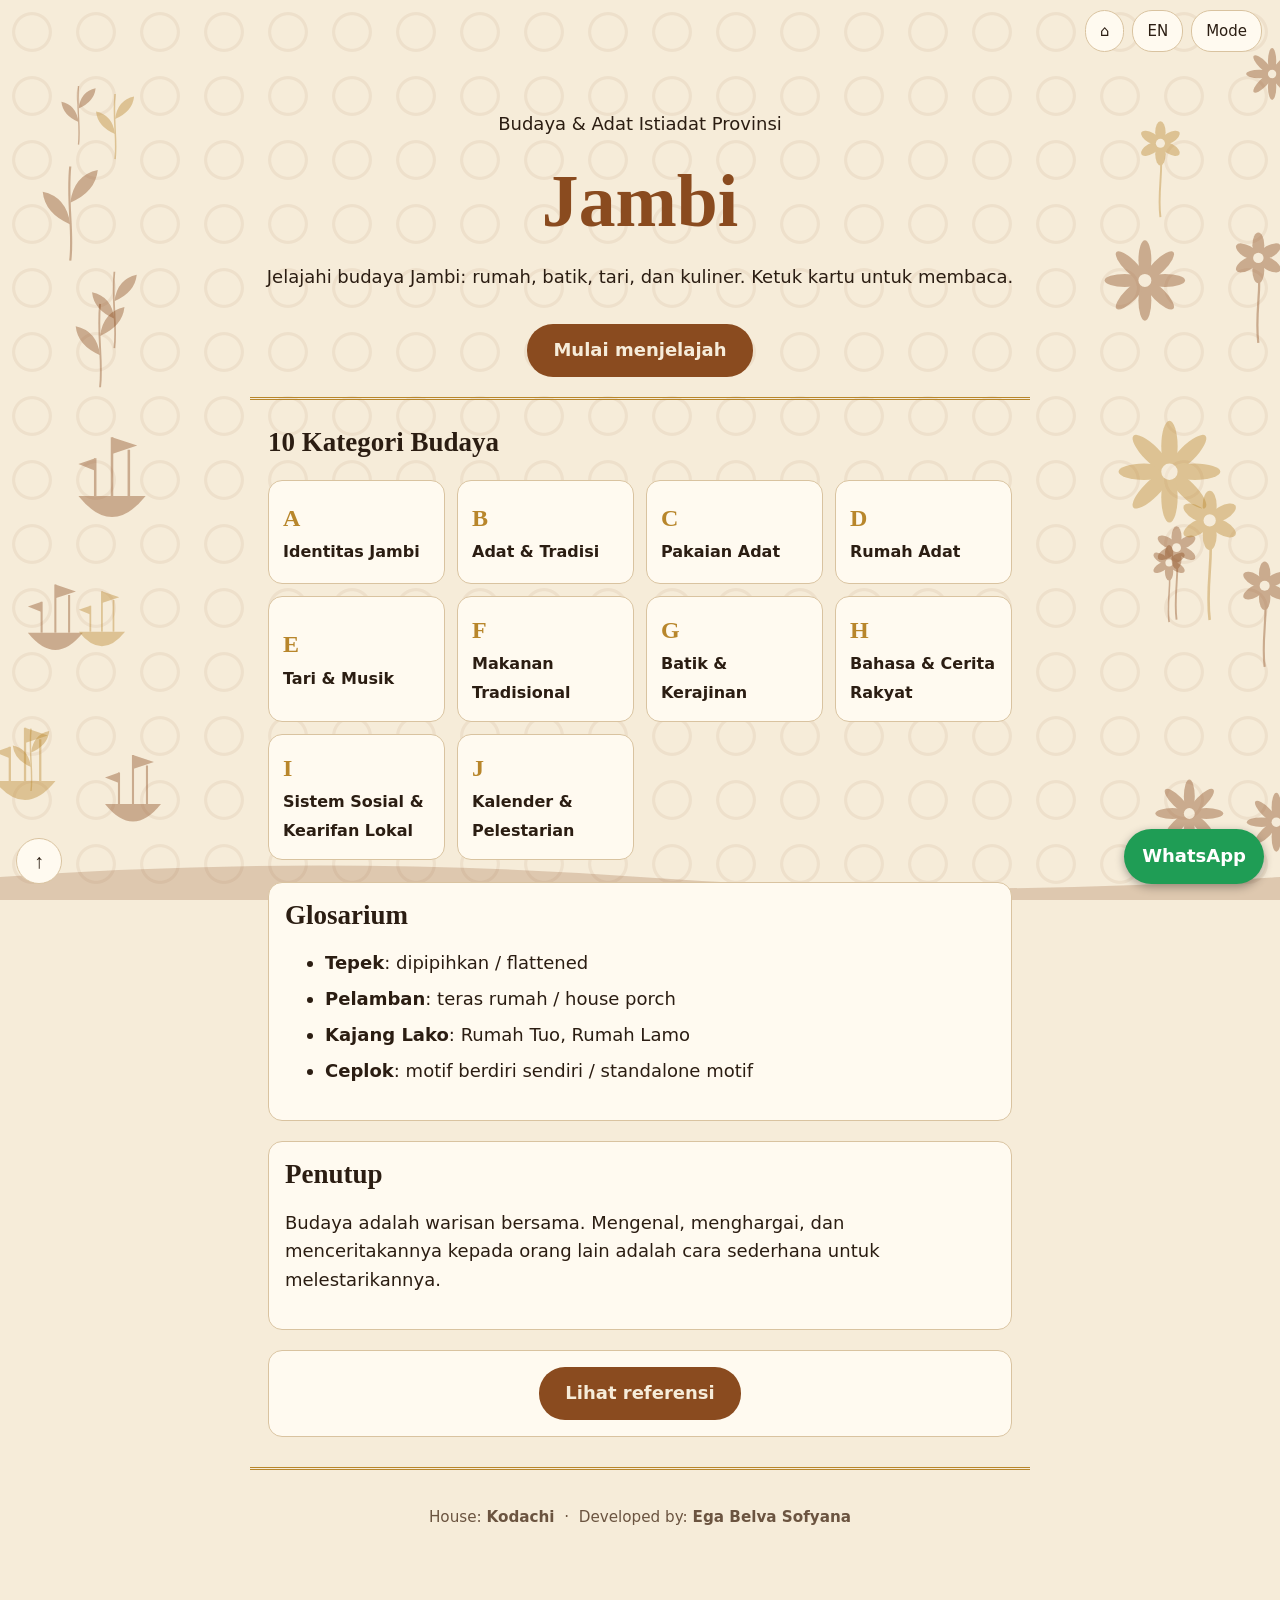
==== budaya.html @ 0091e8bc "first commit" ====
<!DOCTYPE html>
<html lang="id">
<head>
<meta charset="utf-8">
<meta name="viewport" content="width=device-width, initial-scale=1">
<title>Jambi — Budaya &amp; Adat Istiadat</title>
<link rel="stylesheet" href="css/style.css">
</head>
<body>
<div class="deco" id="deco" aria-hidden="true"><svg class="wv" id="wv" viewBox="0 0 200 40" preserveAspectRatio="none"><path fill="currentColor" d="M0 20Q25 0 50 20T100 20T150 20T200 20V40H0Z"/></svg></div>
<div class="bar"><a class="hm" href="index.html">⌂</a><button id="tl"></button><button id="tt"></button></div>
<header class="hero" id="home">
<p id="kick"></p><h1>Jambi</h1><p id="intro"></p><a class="btn" href="#cats" id="go"></a>
</header>
<main>
<h2 id="h2c" style="margin-top:26px"></h2>
<div class="grid" id="cats"></div>
<section class="sec"><h2 id="gh"></h2><ul id="gl"></ul></section>
<section class="sec"><h2 id="ch"></h2><p id="cp"></p></section>
<section class="sec" id="ref" style="text-align:center"><button class="btn" id="rb" style="margin:0"></button><div id="rw" hidden style="text-align:left"><h2 id="rh" style="margin-top:16px"></h2><p class="note" id="rn"></p><ul id="rl"></ul></div></section>
</main>
<footer><p>House: <b>Kodachi</b> &nbsp;·&nbsp; Developed by: <b>Ega Belva Sofyana</b></p></footer>
<aside class="sheet" id="sh" role="dialog" aria-modal="true"></aside>
<a class="wa" id="wa" href="#" target="_blank" rel="noopener">WhatsApp</a>
<button id="top" aria-label="Top" onclick="scrollTo({top:0})">↑</button>
<script src="js/deco.js"></script>
<script src="js/app.js"></script>
</body>
</html>
---- css/style.css ----
:root{--bg:#f6ecd9;--card:#fffaf0;--tx:#2b1d12;--mu:#6b5440;--ac:#8a4b1f;--gd:#b8862b;--ln:#d9c3a0;--fl:#8a4b1f}
@media(prefers-color-scheme:dark){:root:not([data-theme=light]){--bg:#1b130d;--card:#2a1d14;--tx:#f3e6cf;--mu:#c9b394;--ac:#e0a458;--gd:#d4a53c;--ln:#4a3828;--fl:#e0a458}}
:root[data-theme=dark]{--bg:#1b130d;--card:#2a1d14;--tx:#f3e6cf;--mu:#c9b394;--ac:#e0a458;--gd:#d4a53c;--ln:#4a3828;--fl:#e0a458}
*{box-sizing:border-box}html{scroll-behavior:smooth}
body{margin:0;background:var(--bg);color:var(--tx);font:18px/1.6 system-ui,sans-serif}
h1,h2,h3{font-family:Georgia,"Times New Roman",serif;line-height:1.2;margin:0 0 .5em}
.deco{position:fixed;inset:0;pointer-events:none;z-index:0;overflow:hidden}
.fl{position:absolute;opacity:.4;color:var(--fl)}
.fl svg{width:100%;height:100%;overflow:visible;animation:sway var(--d) ease-in-out infinite alternate;transform-origin:50% 100%}
.pt{animation:bloom var(--e) ease-in-out infinite alternate;transform-origin:50% 30%}
@keyframes sway{from{transform:rotate(-9deg)}to{transform:rotate(9deg)}}
@keyframes bloom{from{transform:scale(.25)}to{transform:scale(1)}}
.wv{position:absolute;left:0;bottom:0;width:200%;height:46px;color:var(--ac);opacity:.22;animation:wave var(--d) linear infinite}
@keyframes wave{to{transform:translateX(-50%)}}
@media(prefers-reduced-motion:reduce){.fl svg,.pt,.wv{animation:none}.pt{transform:none}}
header,main,footer{position:relative;z-index:1;max-width:780px;margin:auto;padding:0 18px}
.bar{position:sticky;top:0;z-index:5;display:flex;justify-content:flex-end;gap:8px;padding:10px 18px;max-width:none}
.bar button,.sheet button.x{font:inherit;font-size:15px;border:1px solid var(--ln);background:var(--card);color:var(--tx);border-radius:20px;padding:8px 14px;cursor:pointer}
.hero{text-align:center;padding:30px 0 20px;border-bottom:3px double var(--gd)}
.hero h1{font-size:clamp(2.6rem,12vw,4.6rem);color:var(--ac);margin:0}
.btn{display:inline-block;margin-top:14px;background:var(--ac);color:var(--bg);border-radius:26px;padding:12px 26px;text-decoration:none;font-weight:700}
.grid{display:grid;grid-template-columns:repeat(auto-fill,minmax(160px,1fr));gap:12px;margin:22px 0}
.card{font:inherit;text-align:left;background:var(--card);color:var(--tx);border:1px solid var(--ln);border-radius:14px;padding:14px;cursor:pointer;min-height:104px}
.card b{display:block;font-size:1.5rem;color:var(--gd);font-family:Georgia,serif}
.card span{font-size:1rem;font-weight:600}
.sheet{position:fixed;inset:0;overflow:auto;z-index:20;background:var(--bg);padding:0 18px 90px;transform:translateX(105%);transition:transform .3s}.sheet>*{max-width:780px;margin-left:auto;margin-right:auto}.bk{position:sticky;top:0;z-index:2;background:var(--bg);padding:12px 0}.ph{width:100%;height:auto;max-height:46vh;object-fit:cover;border-radius:8px;display:block}.ph+svg{display:none}.cr{font-size:.8rem;color:var(--mu)}
.sheet.on{transform:none}
.sheet .x{float:none}
.fig{margin:10px 0;border:1px solid var(--ln);border-radius:12px;padding:8px;background:linear-gradient(var(--bg),var(--card));color:var(--ac)}.fig svg{width:100%;height:auto;display:block}
.fl svg{fill:currentColor}.deco{color:var(--ac)}
.deco::before{content:"";position:absolute;inset:0;opacity:.07;background:radial-gradient(circle,transparent 36%,currentColor 38% 43%,transparent 45%) 0 0/64px 64px;animation:dr 40s linear infinite}
@keyframes dr{to{background-position:64px 64px}}
.sw{animation:sw2 3s ease-in-out infinite alternate;transform-box:fill-box;transform-origin:50% 100%}
.pu{animation:pu 2.4s ease-in-out infinite alternate;transform-box:fill-box;transform-origin:center}
.fy{animation:fy 3s ease-in-out infinite alternate}
.rt{animation:rt 14s linear infinite;transform-box:fill-box;transform-origin:center}
.wx{animation:wx 3s linear infinite}
.st{animation:st 3s ease-in infinite}
@keyframes sw2{from{transform:rotate(-8deg)}to{transform:rotate(8deg)}}
@keyframes pu{from{transform:scale(.85)}to{transform:scale(1.12)}}
@keyframes fy{to{transform:translateY(-6px)}}
@keyframes rt{to{transform:rotate(360deg)}}
@keyframes wx{to{transform:translateX(-40px)}}
@keyframes st{0%{transform:translateY(6px);opacity:0}40%{opacity:.9}100%{transform:translateY(-12px);opacity:0}}
@media(prefers-reduced-motion:reduce){.sw,.pu,.fy,.rt,.wx,.st,.deco::before{animation:none}}
button.btn{border:0;font:inherit;font-weight:700;cursor:pointer}
.note{font-size:.9rem;color:var(--mu);border-left:4px solid var(--gd);padding-left:10px}
.sec{background:var(--card);border:1px solid var(--ln);border-radius:14px;padding:16px;margin:20px 0}
.sec li,.sheet li{margin:.4em 0}.sec a{color:var(--ac);word-break:break-word}
footer{text-align:center;padding:20px 18px 110px;border-top:3px double var(--gd);margin-top:30px;color:var(--mu);font-size:.95rem}
.wa{position:fixed;right:16px;bottom:16px;z-index:30;background:#1f9d55;color:#fff;border-radius:30px;padding:13px 18px;font-weight:700;text-decoration:none;box-shadow:0 3px 10px #0005}
#top{position:fixed;left:16px;bottom:16px;z-index:30;width:46px;height:46px;border-radius:50%;border:1px solid var(--ln);background:var(--card);color:var(--tx);font-size:20px;cursor:pointer}

.hm{text-decoration:none;font-size:15px;border:1px solid var(--ln);background:var(--card);color:var(--tx);border-radius:20px;padding:8px 14px}
.lp{min-height:calc(100vh - 56px);display:flex;flex-direction:column;align-items:center;justify-content:center;text-align:center;padding:24px 18px 70px;position:relative}
.lp h1{font-size:clamp(3.4rem,18vw,7rem);color:var(--ac);margin:0}.lp p{max-width:30ch;font-size:1.3rem;margin:.6em 0}
.lp .btn{font-size:1.2rem;padding:15px 34px}.lp footer{position:absolute;bottom:0;left:0;right:0;border:0;padding:12px 18px;margin:0}
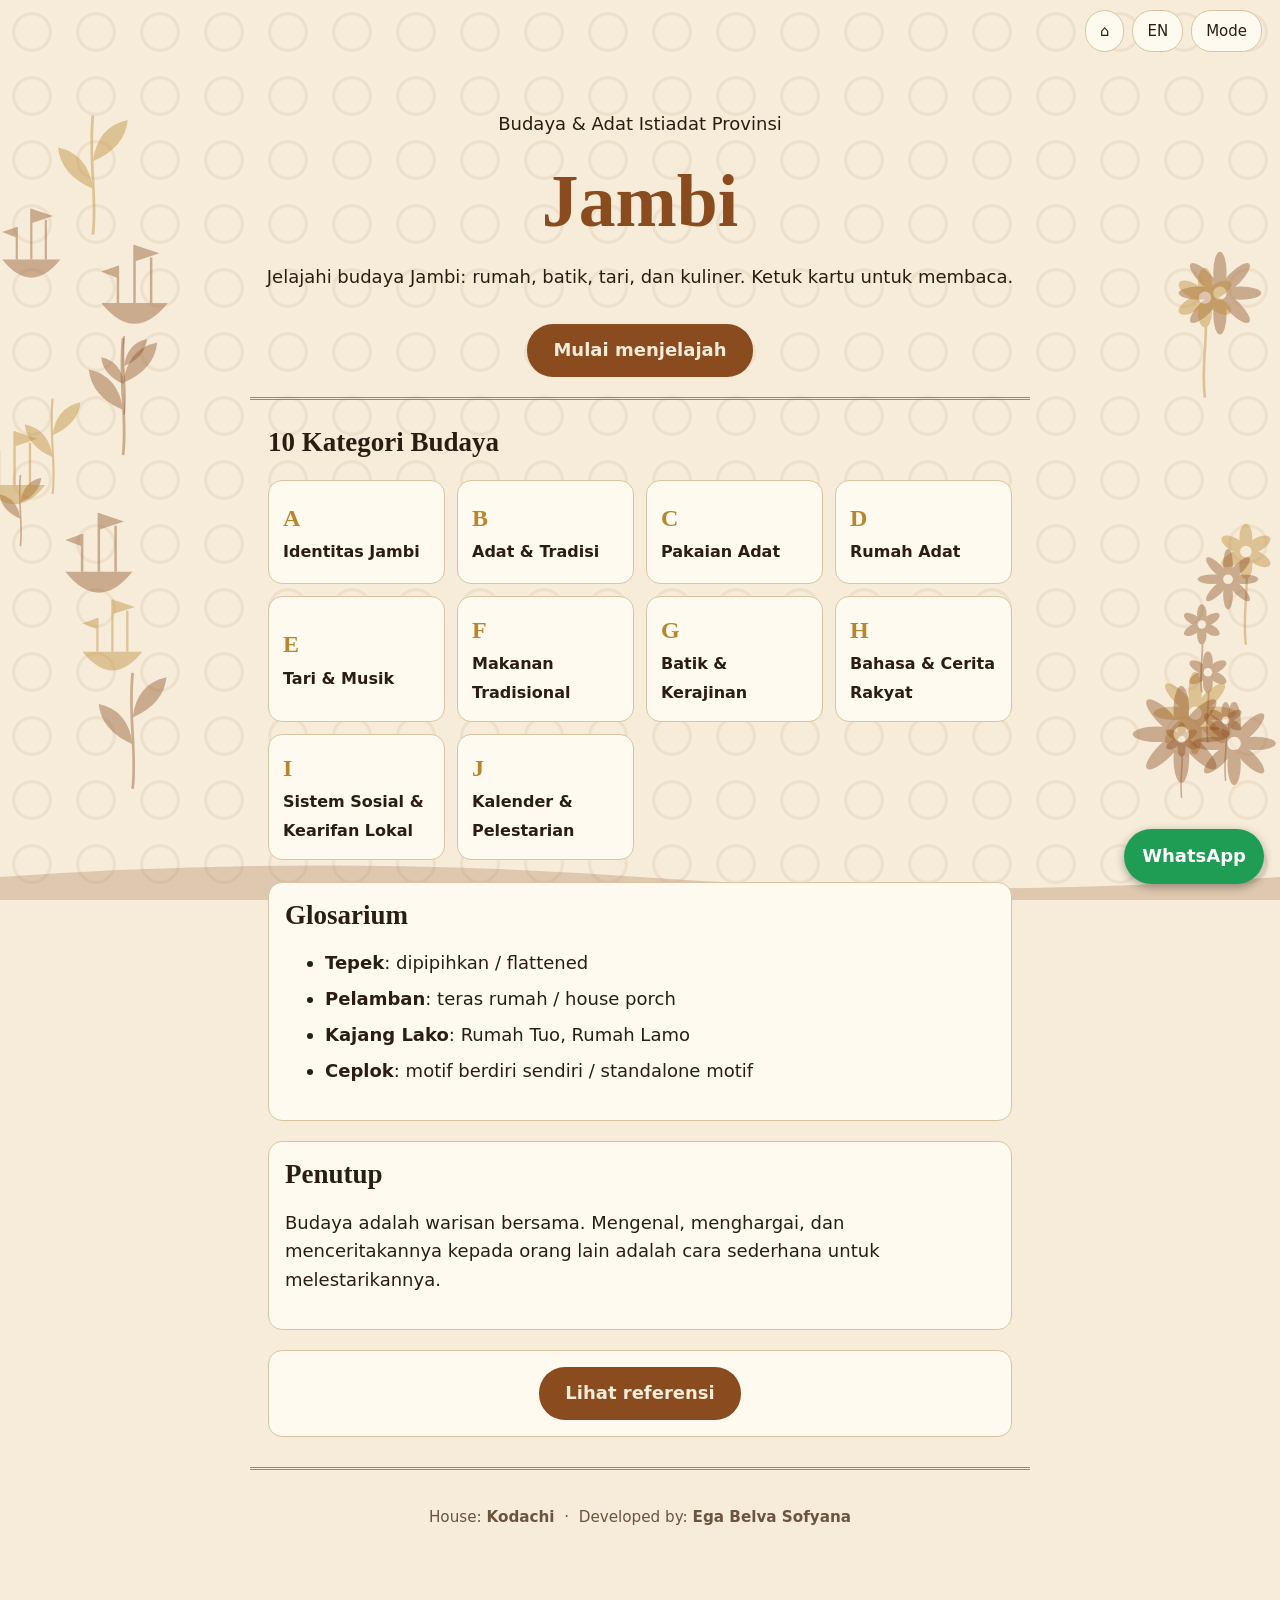
==== commit 6e997de2: "modified budaya dan css" ====
--- a/budaya.html
+++ b/budaya.html
@@ -22,8 +22,7 @@
 <footer><p>House: <b>Kodachi</b> &nbsp;·&nbsp; Developed by: <b>Ega Belva Sofyana</b></p></footer>
 <aside class="sheet" id="sh" role="dialog" aria-modal="true"></aside>
 <a class="wa" id="wa" href="#" target="_blank" rel="noopener">WhatsApp</a>
-<button id="top" aria-label="Top" onclick="scrollTo({top:0})">↑</button>
 <script src="js/deco.js"></script>
 <script src="js/app.js"></script>
 </body>
-</html>
+</html>
--- a/css/style.css
+++ b/css/style.css
@@ -1,4 +1,3 @@
-
 :root{--bg:#f6ecd9;--card:#fffaf0;--tx:#2b1d12;--mu:#6b5440;--ac:#8a4b1f;--gd:#b8862b;--ln:#d9c3a0;--fl:#8a4b1f}
 @media(prefers-color-scheme:dark){:root:not([data-theme=light]){--bg:#1b130d;--card:#2a1d14;--tx:#f3e6cf;--mu:#c9b394;--ac:#e0a458;--gd:#d4a53c;--ln:#4a3828;--fl:#e0a458}}
 :root[data-theme=dark]{--bg:#1b130d;--card:#2a1d14;--tx:#f3e6cf;--mu:#c9b394;--ac:#e0a458;--gd:#d4a53c;--ln:#4a3828;--fl:#e0a458}
@@ -50,9 +49,8 @@
 .sec li,.sheet li{margin:.4em 0}.sec a{color:var(--ac);word-break:break-word}
 footer{text-align:center;padding:20px 18px 110px;border-top:3px double var(--gd);margin-top:30px;color:var(--mu);font-size:.95rem}
 .wa{position:fixed;right:16px;bottom:16px;z-index:30;background:#1f9d55;color:#fff;border-radius:30px;padding:13px 18px;font-weight:700;text-decoration:none;box-shadow:0 3px 10px #0005}
-#top{position:fixed;left:16px;bottom:16px;z-index:30;width:46px;height:46px;border-radius:50%;border:1px solid var(--ln);background:var(--card);color:var(--tx);font-size:20px;cursor:pointer}
 
 .hm{text-decoration:none;font-size:15px;border:1px solid var(--ln);background:var(--card);color:var(--tx);border-radius:20px;padding:8px 14px}
 .lp{min-height:calc(100vh - 56px);display:flex;flex-direction:column;align-items:center;justify-content:center;text-align:center;padding:24px 18px 70px;position:relative}
 .lp h1{font-size:clamp(3.4rem,18vw,7rem);color:var(--ac);margin:0}.lp p{max-width:30ch;font-size:1.3rem;margin:.6em 0}
-.lp .btn{font-size:1.2rem;padding:15px 34px}.lp footer{position:absolute;bottom:0;left:0;right:0;border:0;padding:12px 18px;margin:0}
+.lp .btn{font-size:1.2rem;padding:15px 34px}.lp footer{position:absolute;bottom:0;left:0;right:0;border:0;padding:12px 18px;margin:0}
